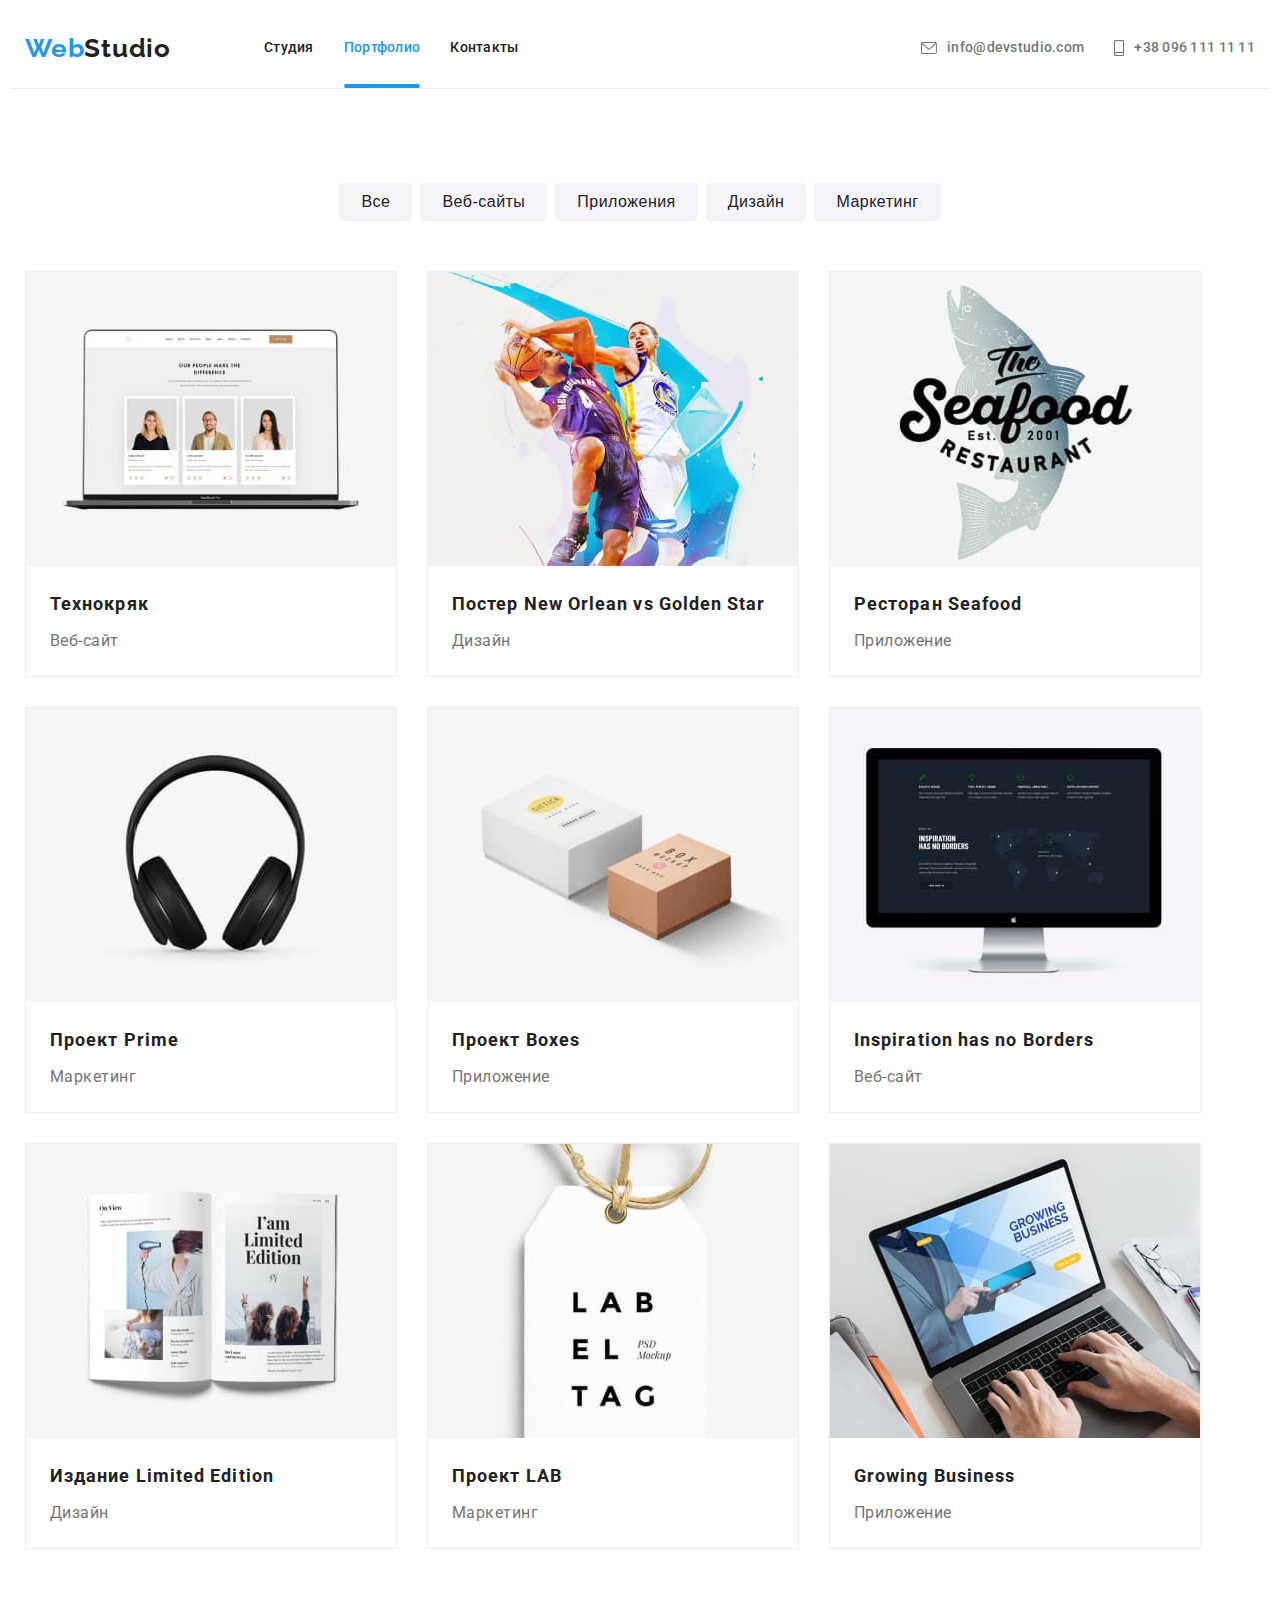
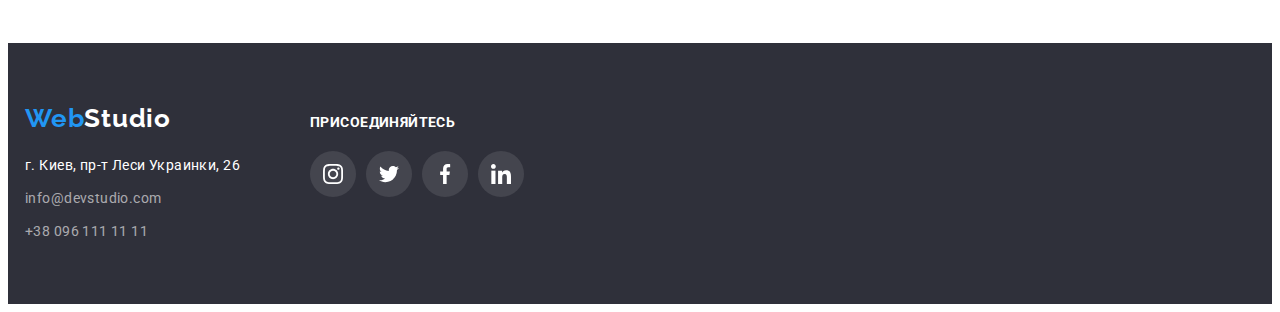
==== portfolio.html @ f4f4cb3c "добавляет позиционирование и анимацию" ====
<!DOCTYPE html>
<html lang="ru">
  <head>
    <meta charset="UTF-8" />
    <meta http-equiv="X-UA-Compatible" content="IE=edge" />
    <meta name="viewport" content="width=device-width, initial-scale=1.0" />
    <title>Портфолио</title>
    <link rel="preconnect" href="https://fonts.googleapis.com" />
    <link rel="preconnect" href="https://fonts.gstatic.com" crossorigin />
    <link
      href="https://fonts.googleapis.com/css2?family=Raleway:wght@700&family=Roboto:wght@400;500;700;900&display=swap"
      rel="stylesheet"
    />
    <link
      rel="stylesheet"
      href="https://cdnjs.cloudflare.com/ajax/libs/modern-normalize/1.1.0/modern-normalize.min.css"
      integrity="sha512-wpPYUAdjBVSE4KJnH1VR1HeZfpl1ub8YT/NKx4PuQ5NmX2tKuGu6U/JRp5y+Y8XG2tV+wKQpNHVUX03MfMFn9Q=="
      crossorigin="anonymous"
      referrerpolicy="no-referrer"
    />
    <link rel="stylesheet" href="./css/styles.css" />
  </head>
  <body>
    <!--__________________________ Хедер ________________________________-->
    <header class="header">
      <div class="container">
        <a href="./index.html" class="logo link"
          >Web<span class="text-black">Studio</span></a
        >
        <nav class="nav">
          <ul class="nav-list list">
            <li class="nav-item">
              <a href="./index.html" class="nav-link link">Студия</a>
            </li>
            <li class="nav-item">
              <a href="./portfolio.html" class="nav-link current link"
                >Портфолио</a
              >
            </li>
            <li class="nav-item">
              <a href="" class="nav-link link">Контакты</a>
            </li>
          </ul>
        </nav>

        <ul class="contacts-list list">
          <li class="contacts-item">
            <a href="mailto:info@devstudio.com" class="contacts-link link"
              ><svg class="icon contacts-icon" width="16" height="12">
                <use href="./images/icon.svg#icon-envelope"></use></svg
              >info@devstudio.com</a
            >
          </li>
          <li class="contacts-item">
            <a href="tel:+380961111111" class="contacts-link link">
              <svg class="icon contacts-icon" width="10" height="16">
                <use href="./images/icon.svg#icon-smartphone"></use></svg
              >+38 096 111 11 11</a
            >
          </li>
        </ul>
      </div>
    </header>

    <main>
      <section class="section projects">
        <div class="container">
          <!--______________________ Фильтр проектов________________________________ -->
          <h1 class="visually-hidden">Наши проекты</h1>
          <ul class="filters-list list">
            <li class="filters-item">
              <button class="btn filters-btn" type="button">Все</button>
            </li>
            <li class="filters-item">
              <button class="btn filters-btn" type="button">Веб-сайты</button>
            </li>
            <li class="filters-item">
              <button class="btn filters-btn" type="button">Приложения</button>
            </li>
            <li class="filters-item">
              <button class="btn filters-btn" type="button">Дизайн</button>
            </li>
            <li class="filters-item">
              <button class="btn filters-btn" type="button">Маркетинг</button>
            </li>
          </ul>

          <!--________________________Список проектов ____________________________-->
          <ul class="card-set projects-list list">
            <li class="card-set-item projects-item">
              <a
                href=""
                class="projects-link link"
                target="_blank"
                rel="noopener nofollow noreferrer"
              >
                <div class="projects-thumb">
                  <img src="./images/img1.jpg" alt="Технокряк" width="370" />
                  <p class="overlay-text">
                    Ресурс предлагает комплексные предложения с разным уровнем
                    функционала и сервисов. Все это позволит посетителю получить
                    исчерпывающие сведения о компании или частном лице.
                  </p>
                </div>
                <div class="projects-wrap">
                  <h2 class="projects-title">Технокряк</h2>
                  <p class="projects-group">Веб-сайт</p>
                </div>
              </a>
            </li>
            <li class="card-set-item projects-item">
              <a
                href=""
                class="projects-link link"
                target="_blank"
                rel="noopener nofollow noreferrer"
              >
                <div class="projects-thumb">
                  <img src="./images/img2.jpg" alt="Дизайн" width="370" />
                  <p class="overlay-text">
                    Ресурс предлагает комплексные предложения с разным уровнем
                    функционала и сервисов. Все это позволит посетителю получить
                    исчерпывающие сведения о компании или частном лице.
                  </p>
                </div>
                <div class="projects-wrap">
                  <h2 class="projects-title">
                    Постер New Orlean vs Golden Star
                  </h2>
                  <p class="projects-group">Дизайн</p>
                </div>
              </a>
            </li>
            <li class="card-set-item projects-item">
              <a
                href=""
                class="projects-link link"
                target="_blank"
                rel="noopener nofollow noreferrer"
              >
                <div class="projects-thumb">
                  <img
                    src="./images/img3.jpg"
                    alt="Ресторан Seafood"
                    width="370"
                  />
                  <p class="overlay-text">
                    Ресурс предлагает комплексные предложения с разным уровнем
                    функционала и сервисов. Все это позволит посетителю получить
                    исчерпывающие сведения о компании или частном лице.
                  </p>
                </div>
                <div class="projects-wrap">
                  <h2 class="projects-title">Ресторан Seafood</h2>
                  <p class="projects-group">Приложение</p>
                </div>
              </a>
            </li>
            <li class="card-set-item projects-item">
              <a
                href=""
                class="projects-link link"
                target="_blank"
                rel="noopener nofollow noreferrer"
              >
                <div class="projects-thumb">
                  <img src="./images/img4.jpg" alt="Проект Prime" width="370" />
                  <p class="overlay-text">
                    Ресурс предлагает комплексные предложения с разным уровнем
                    функционала и сервисов. Все это позволит посетителю получить
                    исчерпывающие сведения о компании или частном лице.
                  </p>
                </div>
                <div class="projects-wrap">
                  <h2 class="projects-title">Проект Prime</h2>
                  <p class="projects-group">Маркетинг</p>
                </div>
              </a>
            </li>
            <li class="card-set-item projects-item">
              <a
                href=""
                class="projects-link link"
                target="_blank"
                rel="noopener nofollow noreferrer"
              >
                <div class="projects-thumb">
                  <img src="./images/img5.jpg" alt="Проект Boxes" width="370" />
                  <p class="overlay-text">
                    Ресурс предлагает комплексные предложения с разным уровнем
                    функционала и сервисов. Все это позволит посетителю получить
                    исчерпывающие сведения о компании или частном лице.
                  </p>
                </div>
                <div class="projects-wrap">
                  <h2 class="projects-title">Проект Boxes</h2>
                  <p class="projects-group">Приложение</p>
                </div>
              </a>
            </li>
            <li class="card-set-item projects-item">
              <a
                href=""
                class="projects-link link"
                target="_blank"
                rel="noopener nofollow noreferrer"
              >
                <div class="projects-thumb">
                  <img
                    src="./images/img6.jpg"
                    alt="Inspiration has no Borders"
                    width="370"
                  />
                  <p class="overlay-text">
                    Ресурс предлагает комплексные предложения с разным уровнем
                    функционала и сервисов. Все это позволит посетителю получить
                    исчерпывающие сведения о компании или частном лице.
                  </p>
                </div>
                <div class="projects-wrap">
                  <h2 class="projects-title">Inspiration has no Borders</h2>
                  <p class="projects-group">Веб-сайт</p>
                </div>
              </a>
            </li>
            <li class="card-set-item projects-item">
              <a
                href=""
                class="projects-link link"
                target="_blank"
                rel="noopener nofollow noreferrer"
              >
                <div class="projects-thumb">
                  <img
                    src="./images/img7.jpg"
                    alt="Издание Limited Edition"
                    width="370"
                  />
                  <p class="overlay-text">
                    Ресурс предлагает комплексные предложения с разным уровнем
                    функционала и сервисов. Все это позволит посетителю получить
                    исчерпывающие сведения о компании или частном лице.
                  </p>
                </div>
                <div class="projects-wrap">
                  <h2 class="projects-title">Издание Limited Edition</h2>
                  <p class="projects-group">Дизайн</p>
                </div>
              </a>
            </li>
            <li class="card-set-item projects-item">
              <a
                href=""
                class="projects-link link"
                target="_blank"
                rel="noopener nofollow noreferrer"
              >
                <div class="projects-thumb">
                  <img src="./images/img8.jpg" alt="Проект LAB" width="370" />
                  <p class="overlay-text">
                    Ресурс предлагает комплексные предложения с разным уровнем
                    функционала и сервисов. Все это позволит посетителю получить
                    исчерпывающие сведения о компании или частном лице.
                  </p>
                </div>
                <div class="projects-wrap">
                  <h2 class="projects-title">Проект LAB</h2>
                  <p class="projects-group">Маркетинг</p>
                </div>
              </a>
            </li>
            <li class="card-set-item projects-item">
              <a
                href=""
                class="projects-link link"
                target="_blank"
                rel="noopener nofollow noreferrer"
              >
                <div class="projects-thumb">
                  <img
                    src="./images/img9.jpg"
                    alt="Growing Business"
                    width="370"
                  />
                  <p class="overlay-text">
                    Ресурс предлагает комплексные предложения с разным уровнем
                    функционала и сервисов. Все это позволит посетителю получить
                    исчерпывающие сведения о компании или частном лице.
                  </p>
                </div>
                <div class="projects-wrap">
                  <h2 class="projects-title">Growing Business</h2>
                  <p class="projects-group">Приложение</p>
                </div>
              </a>
            </li>
          </ul>
        </div>
      </section>
    </main>

    <!--______________________________ Футер _____________________________________-->

    <footer class="footer">
      <div class="container footer-container">
        <div class="footer-contacts-info">
          <a href="./index.html" class="logo link"
            >Web<span class="text-white">Studio</span></a
          >
          <address class="footer-address">
            г. Киев, пр-т Леси Украинки, 26
            <ul class="footer-address-list list">
              <li class="footer-address-item">
                <a
                  href="mailto:info@devstudio.com"
                  class="footer-address-link link"
                  >info@devstudio.com</a
                >
              </li>
              <li class="footer-address-item">
                <a href="tel:+380961111111" class="footer-address-link link"
                  >+38 096 111 11 11</a
                >
              </li>
            </ul>
          </address>
        </div>
        <div class="footer-subscribe">
          <b class="subscrible-title">Присоединяйтесь</b>
          <ul class="card-set soc-list list">
            <li class="card-set-item soc-item">
              <a href="" class="soc-link link">
                <svg class="icon item-icon" width="20" height="20">
                  <use href="./images/icon.svg#icon-instagram"></use>
                </svg>
              </a>
            </li>
            <li class="card-set-item soc-item">
              <a href="" class="soc-link link">
                <svg class="icon item-icon" width="20" height="20">
                  <use href="./images/icon.svg#icon-twitter"></use>
                </svg>
              </a>
            </li>
            <li class="card-set-item soc-item">
              <a href="" class="soc-link link">
                <svg class="icon item-icon" width="20" height="20">
                  <use href="./images/icon.svg#icon-facebook"></use>
                </svg>
              </a>
            </li>
            <li class="card-set-item soc-item">
              <a href="" class="soc-link link">
                <svg class="icon item-icon" width="20" height="20">
                  <use href="./images/icon.svg#icon-linkedin"></use>
                </svg>
              </a>
            </li>
          </ul>
        </div>
      </div>
    </footer>
  </body>
</html>
---- css/styles.css ----
/* цвет основного текста #757575 */
/* вторичный цвет текста  #212121;
     /* акцент #2196F3 */
/* цвет фона ##FFFFFF */
/* вторичный цвет фона #F5F4FA */

:root {
  --primary-text-color: #757575;
  --secondary-text-color: ;
  --title-text-color: #212121;
  --secondary-title-color: #ffffff;
  --accent-color: #2196f3;
  --primary-bg-color: #ffffff;
  --secondary-bg-color: #f5f4fa;
  --card-gap: 30px;
  --card-item: 3;
  --color-icon: #afb1b8;
  --transition: 250ms cubic-bezier(0.4, 0, 0.2, 1);
}

h1,
h2,
h3,
h4,
h5,
h6,
p {
  margin: 0;
}

ul {
  margin: 0;
  padding-left: 0;
}

body {
  font-family: "Roboto", sans-serif;
  font-size: 14px;
  background-color: var(--primary-bg-color);
  color: var(--primary-text-color);
}

img {
  display: block;
  max-width: 100%;
  height: auto;
}

a {
  color: currentColor;
}

.section {
  padding-top: 94px;
  padding-bottom: 94px;
}

.container {
  width: 1230px;
  padding-left: 15px;
  padding-right: 15px;
  margin: 0 auto;
}

.link {
  text-decoration: none;
}

.list {
  list-style: none;
}

.btn {
  cursor: pointer;
  border: none;
  border-radius: 4px;
}

.visually-hidden {
  position: absolute;
  width: 1px;
  height: 1px;
  margin: -1px;
  border: 0;
  padding: 0;
  white-space: nowrap;
  clip-path: inset(100%);
  clip: rect(0 0 0 0);
  overflow: hidden;
}

.accent {
  color: var(--accent-color);
}

.section-title {
  margin-left: auto;
  margin-right: auto;
  margin-bottom: 50px;
  font-weight: 700;
  font-size: 36px;
  line-height: 1.17;
  letter-spacing: 0.03em;
  text-align: center;
  color: var(--title-text-color);
}

.card-set {
  display: flex;
  flex-wrap: wrap;
  gap: var(--card-gap);
}

.card-set-item {
  flex-basis: calc(
    (100% - ((var(--card-item)-1)) * var(--card-gap)) / var(--card-item)
  );
}

.text-white {
  color: var(--secondary-title-color);
}
.text-black {
  color: var(--title-text-color);
}

.icon {
  fill: #afb1b8;
}
/* Социальные сети */
.soc-list {
  --card-gap: 10px;
  --card-item: 4;
}

.item-icon {
  transition: fill var(--transition);
}

.soc-link {
  transition: background-color var(--transition);
  display: flex;
  align-items: center;
  justify-content: center;
  width: 44px;
  height: 44px;
  border-radius: 50%;
  border: 1px solid transparent;
}

.soc-link:hover,
.soc-link:focus {
  background-color: var(--accent-color);
}

.soc-link:hover .item-icon,
.soc-link:focus .item-icon {
  fill: #ffffff;
}
/* ------------------------Хедер---------------------------- */
.header .container {
  display: flex;
  align-items: center;
  border-bottom: 1px solid #ececec;
}

.header .logo {
  margin-right: 93px;
}

.logo {
  font-family: "Raleway";
  font-weight: 700;
  font-size: 26px;
  line-height: 1.19;
  letter-spacing: 0.03em;
  color: var(--accent-color);
}

.nav-list,
.contacts-list {
  display: flex;
  gap: var(--card-gap);
}

.contacts-list {
  margin-left: auto;
}

.nav-item {
  position: relative;
}

.nav-link,
.contacts-link {
  transition: color var(--transition);
  display: block;
  align-items: center;
  justify-content: center;
  padding-top: 32px;
  padding-bottom: 32px;
  font-weight: 500;
  line-height: 1.14;
  letter-spacing: 0.02em;
}

.nav-link {
  color: var(--title-text-color);
}

.nav-link.current {
  color: var(--accent-color);
}

.current.nav-link::after {
  position: absolute;
  bottom: 0;
  content: "";
  display: block;
  height: 4px;
  width: 100%;
  border-radius: 2px;
  background-color: var(--accent-color);
}

.contacts-link {
  display: flex;
  color: var(--primary-text-color);
}

.nav-link:hover,
.nav-link:focus,
.contacts-link:hover,
.contacts-link:focus {
  color: var(--accent-color);
}

.contacts-icon {
  transition: fill var(--transition);
  fill: currentColor;
  margin-right: 10px;
}

.contacts-link:hover .contacts-icon,
.contacts-link:focus .contacts-icon {
  fill: currentColor;
}
/* --------------------Герой--------------------------- */
.hero {
  padding-top: 200px;
  padding-bottom: 200px;
  text-align: center;
  background-color: #2f303a;
  background-image: linear-gradient(
      rgba(47, 48, 58, 0.4),
      rgba(47, 48, 58, 0.4)
    ),
    url(../images/hero.jpg);
  background-size: cover;
  background-repeat: no-repeat;
  background-position: center;
  max-width: 1600px;
}

.hero-title {
  margin-bottom: 30px;
  margin-left: auto;
  margin-right: auto;
  max-width: 696px;

  font-weight: 900;
  font-size: 44px;
  line-height: 1.36;
  letter-spacing: 0.06em;
  text-transform: uppercase;
  color: var(--secondary-title-color);
}

.hero-btn {
  transition: background-color var(--transition);
  display: flex;
  justify-content: center;
  align-items: center;
  padding: 10px 32px;
  font-weight: 700;
  font-size: 16px;
  line-height: 1.88;
  letter-spacing: 0.06em;
  color: var(--secondary-title-color);
  background-color: var(--accent-color);
  margin: 0 auto;
}
.hero-btn:hover,
.hero-btn:focus {
  background-color: #188ce8;
}

/* ---------------------- Преимущества ----------------- */
.features-item {
  --card-gap: 30px;
  --card-item: 4;
}

.features-wrap-icon {
  margin-bottom: 30px;
  background-color: var(--secondary-bg-color);
  border-radius: 4px;
  text-align: center;
}

.features-icon {
  margin-bottom: 25px;
  margin-top: 25px;
  fill: var(--title-text-color);
}

.features-title {
  margin-bottom: 10px;
  font-weight: 700;
  font-size: 14px;
  line-height: 1.14;
  letter-spacing: 0.03em;
  text-transform: uppercase;
  color: var(--title-text-color);
}

.features-text {
  line-height: 1.71;
  letter-spacing: 0.03em;
}

/* ---------------------Чем мы занимаемся------------------ */
.doing {
  padding-top: 0;
}

.doing-item {
  position: relative;
}

.doing-item-title {
  position: absolute;
  bottom: 0;
  left: 0;
  width: 100%;
  padding: 27px;
  font-weight: 700;
  font-size: 14px;
  line-height: 1.14;
  text-align: center;
  letter-spacing: 0.03em;
  text-transform: uppercase;
  background: rgba(47, 48, 58, 0.8);
  color: var(--secondary-title-color);
}
/* ------------------ Наша команда------------------------ */
.team {
  background-color: var(--secondary-bg-color);
}

.team-item {
  box-shadow: 0px 1px 3px rgba(0, 0, 0, 0.12), 0px 1px 1px rgba(0, 0, 0, 0.14),
    0px 2px 1px rgba(0, 0, 0, 0.2);
  border-radius: 0px 0px 4px 4px;

  --card-item: 4;
  text-align: center;
  background-color: var(--primary-bg-color);
}

.team-info {
  padding: 30px;
}

.team-item-title {
  margin-bottom: 10px;
  font-weight: 500;
  font-size: 16px;
  line-height: 1.19;
  letter-spacing: 0.03em;
  color: var(--title-text-color);
}

.team-item-text {
  margin-bottom: 16px;
  font-size: 16px;
  line-height: 1.19;
  letter-spacing: 0.03em;
}

/* --------------Постоянные клиенты--------------------*/
.clients-list {
  --card-gap: 30px;
  --card-item: 6;
}

.clients-link {
  transition: color var(--transition);
  display: block;
  padding: 16px 32px;
  border: 1px solid;
  border-radius: 4px;
  color: var(--color-icon);
}

.clients-icon {
  transition: fill var(--transition);
  fill: currentColor;
}

.clients-link:hover,
.clients-link:focus {
  border: 1px solid;
  color: var(--accent-color);
}

.clients-link:hover .clients-icon,
.clients-link:focus .clients-icon {
  fill: currentColor;
}

/* ----------------------Футер ----------------------- */

.footer {
  padding-top: 60px;
  padding-bottom: 60px;
  background-color: #2f303a;
}

.footer-container {
  display: flex;
}

.footer-contacts-info {
  display: block;
  margin-right: 70px;
}

.footer .logo {
  display: block;
  margin-bottom: 20px;
}

.footer-address {
  color: var(--secondary-title-color);
  font-style: normal;
  line-height: 1.71;
  letter-spacing: 0.03em;
}

.footer-address-list,
.footer-address-item + .footer-address-item {
  margin-top: 9px;
}

.footer-address-link {
  transition: color var(--transition);
  color: rgba(255, 255, 255, 0.6);
}

.footer-address-link:hover,
.footer-address-link:focus {
  color: var(--accent-color);
}

.footer-subscribe {
  margin-right: auto;
  margin-top: 12px;
}

.subscrible-title {
  display: block;
  margin-bottom: 20px;
  font-weight: 700;
  font-size: 14px;
  line-height: 1.14;
  letter-spacing: 0.03em;
  text-transform: uppercase;
  color: var(--secondary-title-color);
}

.footer-subscribe .soc-link {
  background-color: rgba(255, 255, 255, 0.1);
}

.footer-subscribe .icon {
  fill: var(--secondary-title-color);
}

.footer-subscribe .soc-link:hover,
.footer-subscribe .soc-link:focus {
  background-color: var(--accent-color);
}

/* ----------------- Модальное окно ------------------------*/
.is-hidden {
  opacity: 0;
  visibility: hidden;
  pointer-events: none;
}

.backdrop {
  transition: opacity var(--transition), visibility var(--transition);
  top: 0;
  left: 0;
  position: fixed;
  width: 100%;
  height: 100%;
  background-color: rgba(0, 0, 0, 0.2);
}

.modal {
  transition: transform var(--transition);
  transform: translate(-50%, -50%);
  position: absolute;
  top: 50%;
  left: 50%;
  width: 528px;
  height: 581px;
  background-color: #fff;
  border-radius: 4px;
}

.backdrop.is-hidden .modal {
  transform: translate(-50%, -50%) scale(0);
}

.modal-btn-close {
  position: absolute;
  top: 8px;
  right: 8px;
  display: flex;
  align-items: center;
  justify-content: center;
  border: 1px solid rgba(0, 0, 0, 0.1);
  border-radius: 50%;
  width: 30px;
  height: 30px;
  background-color: transparent;
  color: #000000;
}

.icon-modal-btn {
  fill: currentColor;
}
/* -----------------Страница Портфолио------------------- */
.filters-list {
  display: flex;
  justify-content: center;
  margin-bottom: 50px;
}

.filters-item:not(:last-child) {
  margin-right: 8px;
}

.filters-btn {
  transition: color var(--transition), background-color var(--transition),
    box-shadow var(--transition);
  padding-top: 6px;
  padding-right: 22px;
  padding-bottom: 6px;
  padding-left: 22px;
  font-weight: 500;
  font-size: 16px;
  line-height: 1.62;
  letter-spacing: 0.03em;
  background-color: var(--secondary-bg-color);
  color: var(--title-text-color);
}

.filters-btn:focus,
.filters-btn:hover {
  color: var(--secondary-title-color);
  background-color: var(--accent-color);
  box-shadow: 0px 3px 1px rgba(0, 0, 0, 0.1), 0px 1px 2px rgba(0, 0, 0, 0.08),
    0px 2px 2px rgba(0, 0, 0, 0.12);
}

.projects-item {
  border: 1px solid #eeeeee;
}

.projects-item:hover,
.projects-item:focus {
  box-shadow: 0px 1px 1px rgba(0, 0, 0, 0.12), 0px 4px 4px rgba(0, 0, 0, 0.06),
    1px 4px 6px rgba(0, 0, 0, 0.16);
}

.projects-thumb {
  position: relative;
  overflow: hidden;
}

.projects-thumb:hover .overlay-text,
.projects-thumb:focus .overlay-text {
  transform: translateY(0);
}

.overlay-text {
  transition: transform var(--transition);
  transform: translateY(100%);
  top: 0;
  position: absolute;
  display: flex;
  align-items: center;
  justify-content: center;
  padding: 24px;
  width: 100%;
  height: 100%;
  font-size: 18px;
  line-height: 1.56;
  letter-spacing: 0.03em;
  color: var(--secondary-title-color);
  background-color: rgba(33, 150, 243, 0.9);
}

.projects-wrap {
  padding: 20px 24px;
}

.projects-title {
  margin-bottom: 4px;
  font-weight: 700;
  font-size: 18px;
  line-height: 2;
  letter-spacing: 0.06em;
  color: var(--title-text-color);
}

.projects-group {
  font-size: 16px;
  line-height: 1.88;
  letter-spacing: 0.03em;
  color: var(--primary-text-color);
}
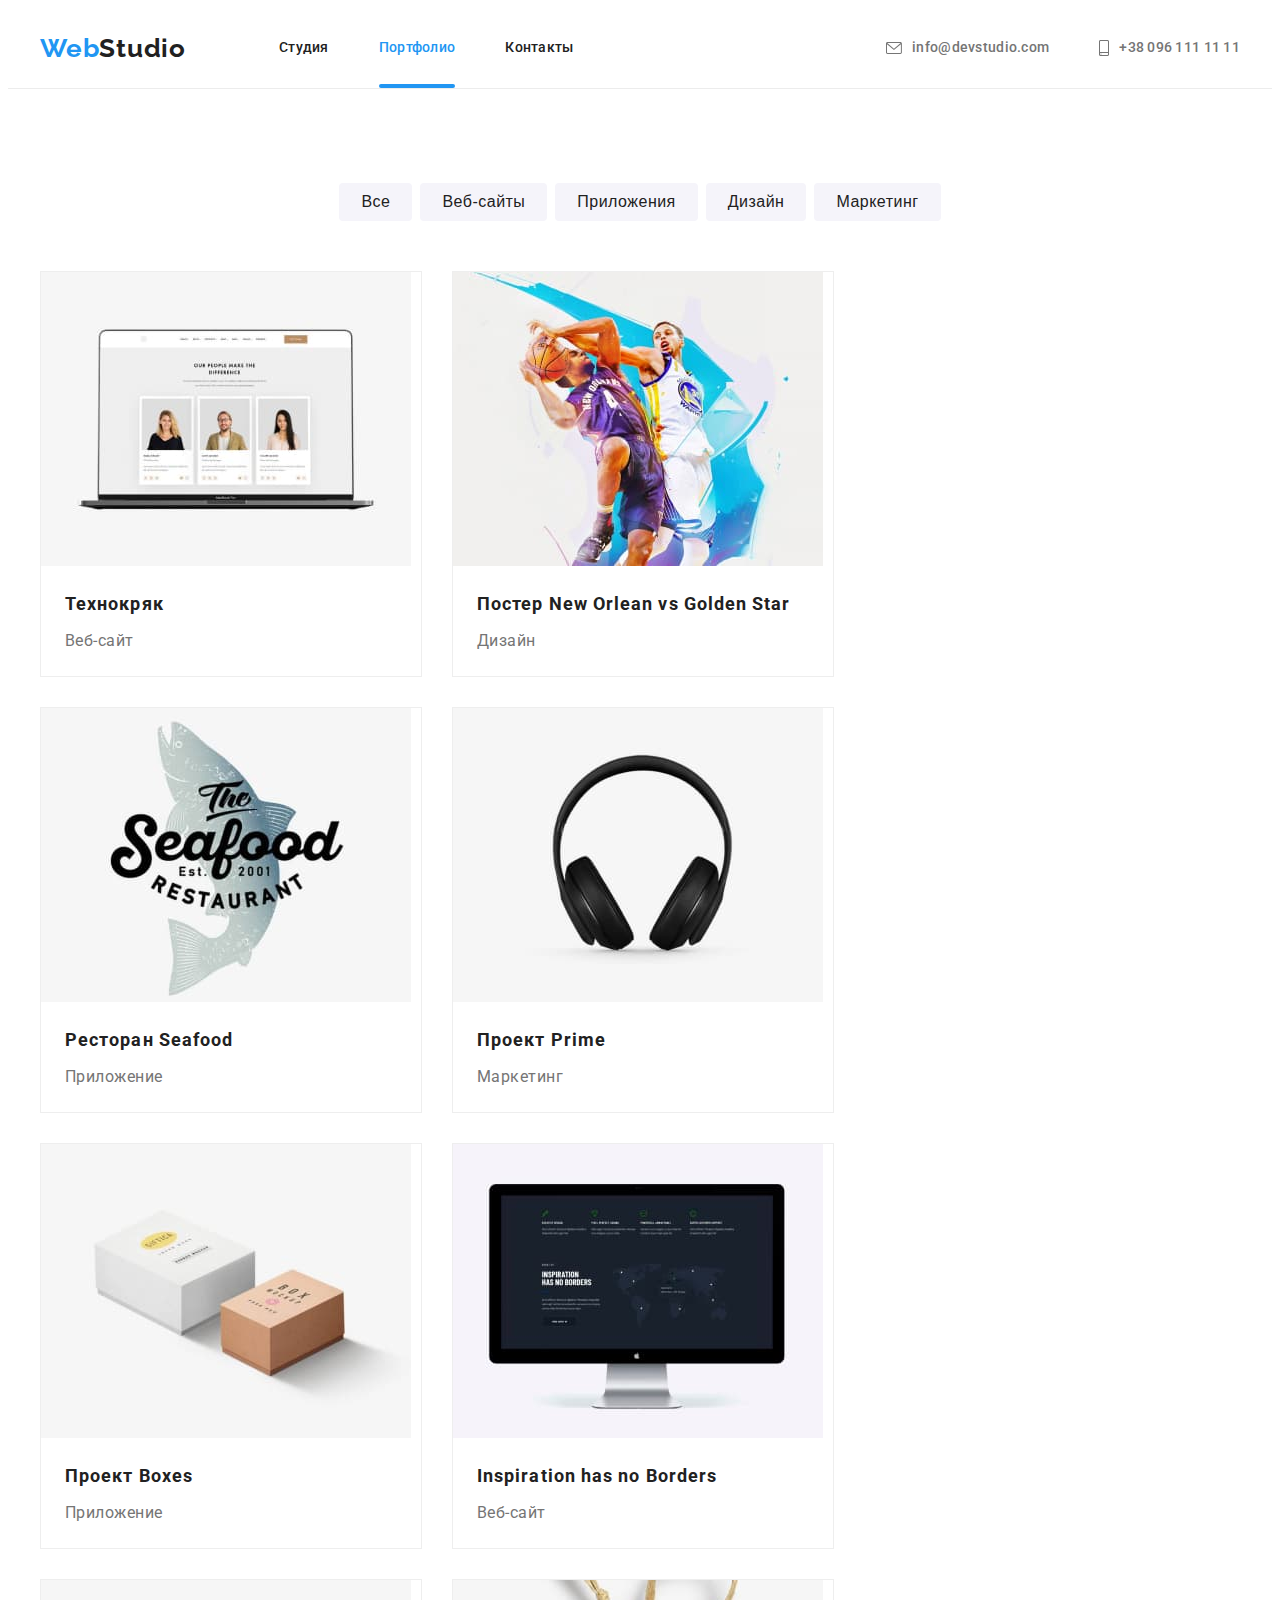
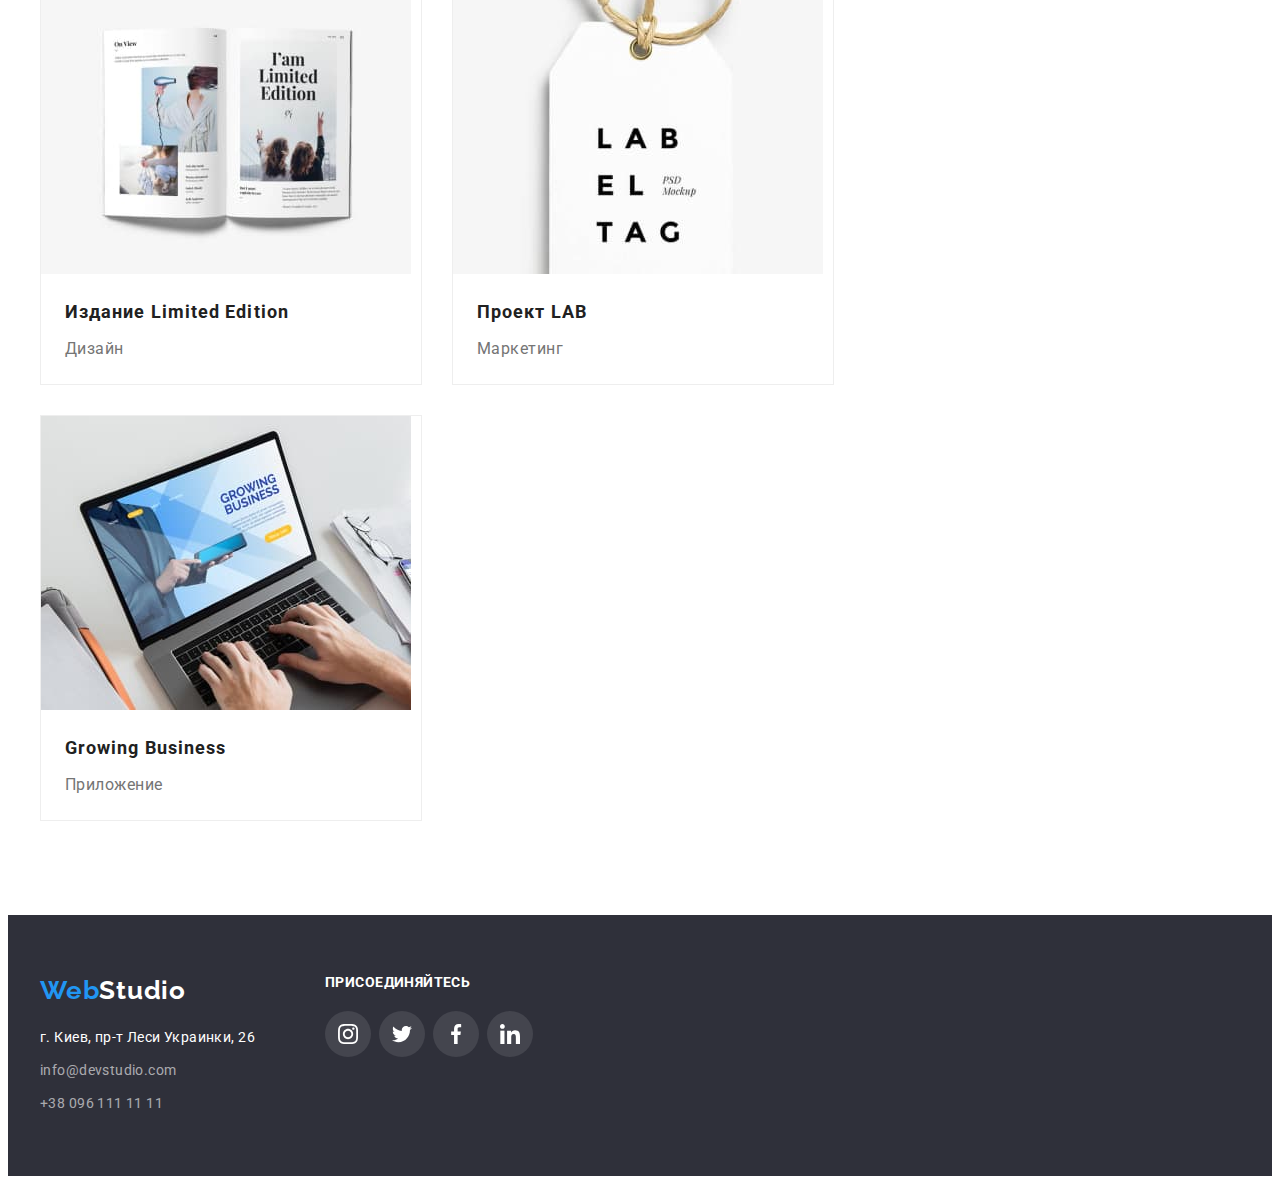
==== commit 5ff158f3: "commit" ====
--- a/portfolio.html
+++ b/portfolio.html
@@ -304,26 +304,28 @@
     <footer class="footer">
       <div class="container footer-container">
         <div class="footer-contacts-info">
-          <a href="./index.html" class="logo link"
-            >Web<span class="text-white">Studio</span></a
-          >
-          <address class="footer-address">
-            г. Киев, пр-т Леси Украинки, 26
-            <ul class="footer-address-list list">
-              <li class="footer-address-item">
-                <a
-                  href="mailto:info@devstudio.com"
-                  class="footer-address-link link"
-                  >info@devstudio.com</a
-                >
-              </li>
-              <li class="footer-address-item">
-                <a href="tel:+380961111111" class="footer-address-link link"
-                  >+38 096 111 11 11</a
-                >
-              </li>
-            </ul>
-          </address>
+          <div class="footer-content">
+            <a href="./index.html" class="logo link"
+              >Web<span class="text-white">Studio</span></a
+            >
+            <address class="footer-address">
+              г. Киев, пр-т Леси Украинки, 26
+              <ul class="footer-address-list list">
+                <li class="footer-address-item">
+                  <a
+                    href="mailto:info@devstudio.com"
+                    class="footer-address-link link"
+                    >info@devstudio.com</a
+                  >
+                </li>
+                <li class="footer-address-item">
+                  <a href="tel:+380961111111" class="footer-address-link link"
+                    >+38 096 111 11 11</a
+                  >
+                </li>
+              </ul>
+            </address>
+          </div>
         </div>
         <div class="footer-subscribe">
           <b class="subscrible-title">Присоединяйтесь</b>
--- a/css/styles.css
+++ b/css/styles.css
@@ -56,7 +56,7 @@
 }
 
 .container {
-  width: 1230px;
+  width: 1200px;
   padding-left: 15px;
   padding-right: 15px;
   margin: 0 auto;
@@ -94,8 +94,6 @@
 }
 
 .section-title {
-  margin-left: auto;
-  margin-right: auto;
   margin-bottom: 50px;
   font-weight: 700;
   font-size: 36px;
@@ -113,7 +111,7 @@
 
 .card-set-item {
   flex-basis: calc(
-    (100% - ((var(--card-item)-1)) * var(--card-gap)) / var(--card-item)
+    ((100% - (var(--card-item) - 1) * var(--card-gap))) / var(--card-item)
   );
 }
 
@@ -137,13 +135,18 @@
   transition: fill var(--transition);
 }
 
+.soc-item {
+  width: 44px;
+  height: 44px;
+}
+
 .soc-link {
   transition: background-color var(--transition);
   display: flex;
   align-items: center;
   justify-content: center;
-  width: 44px;
-  height: 44px;
+  width: 100%;
+  height: 100%;
   border-radius: 50%;
   border: 1px solid transparent;
 }
@@ -158,10 +161,12 @@
   fill: #ffffff;
 }
 /* ------------------------Хедер---------------------------- */
+.header {
+  border-bottom: 1px solid #ececec;
+}
 .header .container {
   display: flex;
   align-items: center;
-  border-bottom: 1px solid #ececec;
 }
 
 .header .logo {
@@ -180,7 +185,7 @@
 .nav-list,
 .contacts-list {
   display: flex;
-  gap: var(--card-gap);
+  gap: 50px;
 }
 
 .contacts-list {
@@ -250,6 +255,7 @@
   padding-top: 200px;
   padding-bottom: 200px;
   text-align: center;
+  margin: 0 auto;
   background-color: #2f303a;
   background-image: linear-gradient(
       rgba(47, 48, 58, 0.4),
@@ -302,10 +308,12 @@
 }
 
 .features-wrap-icon {
+  display: flex;
+  align-items: center;
+  justify-content: center;
   margin-bottom: 30px;
   background-color: var(--secondary-bg-color);
   border-radius: 4px;
-  text-align: center;
 }
 
 .features-icon {
@@ -368,8 +376,16 @@
   background-color: var(--primary-bg-color);
 }
 
+.team-item .soc-list {
+  padding-left: 22px;
+  padding-right: 22px;
+}
+
 .team-info {
-  padding: 30px;
+  padding-top: 30px;
+  padding-bottom: 30px;
+  padding-right: 10px;
+  padding-left: 10px;
 }
 
 .team-item-title {
@@ -394,10 +410,18 @@
   --card-item: 6;
 }
 
+.clients-item {
+  width: 170px;
+  height: 92px;
+}
+
 .clients-link {
   transition: color var(--transition);
-  display: block;
-  padding: 16px 32px;
+  display: flex;
+  align-items: center;
+  justify-content: center;
+  width: 100%;
+  height: 100%;
   border: 1px solid;
   border-radius: 4px;
   color: var(--color-icon);
@@ -410,7 +434,6 @@
 
 .clients-link:hover,
 .clients-link:focus {
-  border: 1px solid;
   color: var(--accent-color);
 }
 
@@ -432,7 +455,11 @@
 }
 
 .footer-contacts-info {
-  display: block;
+  display: flex;
+  align-items: baseline;
+}
+
+.footer-content {
   margin-right: 70px;
 }
 
@@ -465,7 +492,6 @@
 
 .footer-subscribe {
   margin-right: auto;
-  margin-top: 12px;
 }
 
 .subscrible-title {
@@ -581,8 +607,15 @@
   border: 1px solid #eeeeee;
 }
 
-.projects-item:hover,
-.projects-item:focus {
+.projects-link {
+  transition: box-shadow var(--transition);
+  display: block;
+  width: 100%;
+  height: 100%;
+}
+
+.projects-link:hover,
+.projects-link:focus {
   box-shadow: 0px 1px 1px rgba(0, 0, 0, 0.12), 0px 4px 4px rgba(0, 0, 0, 0.06),
     1px 4px 6px rgba(0, 0, 0, 0.16);
 }
@@ -592,8 +625,8 @@
   overflow: hidden;
 }
 
-.projects-thumb:hover .overlay-text,
-.projects-thumb:focus .overlay-text {
+.projects-link:hover .overlay-text,
+.projects-link:focus .overlay-text {
   transform: translateY(0);
 }
 
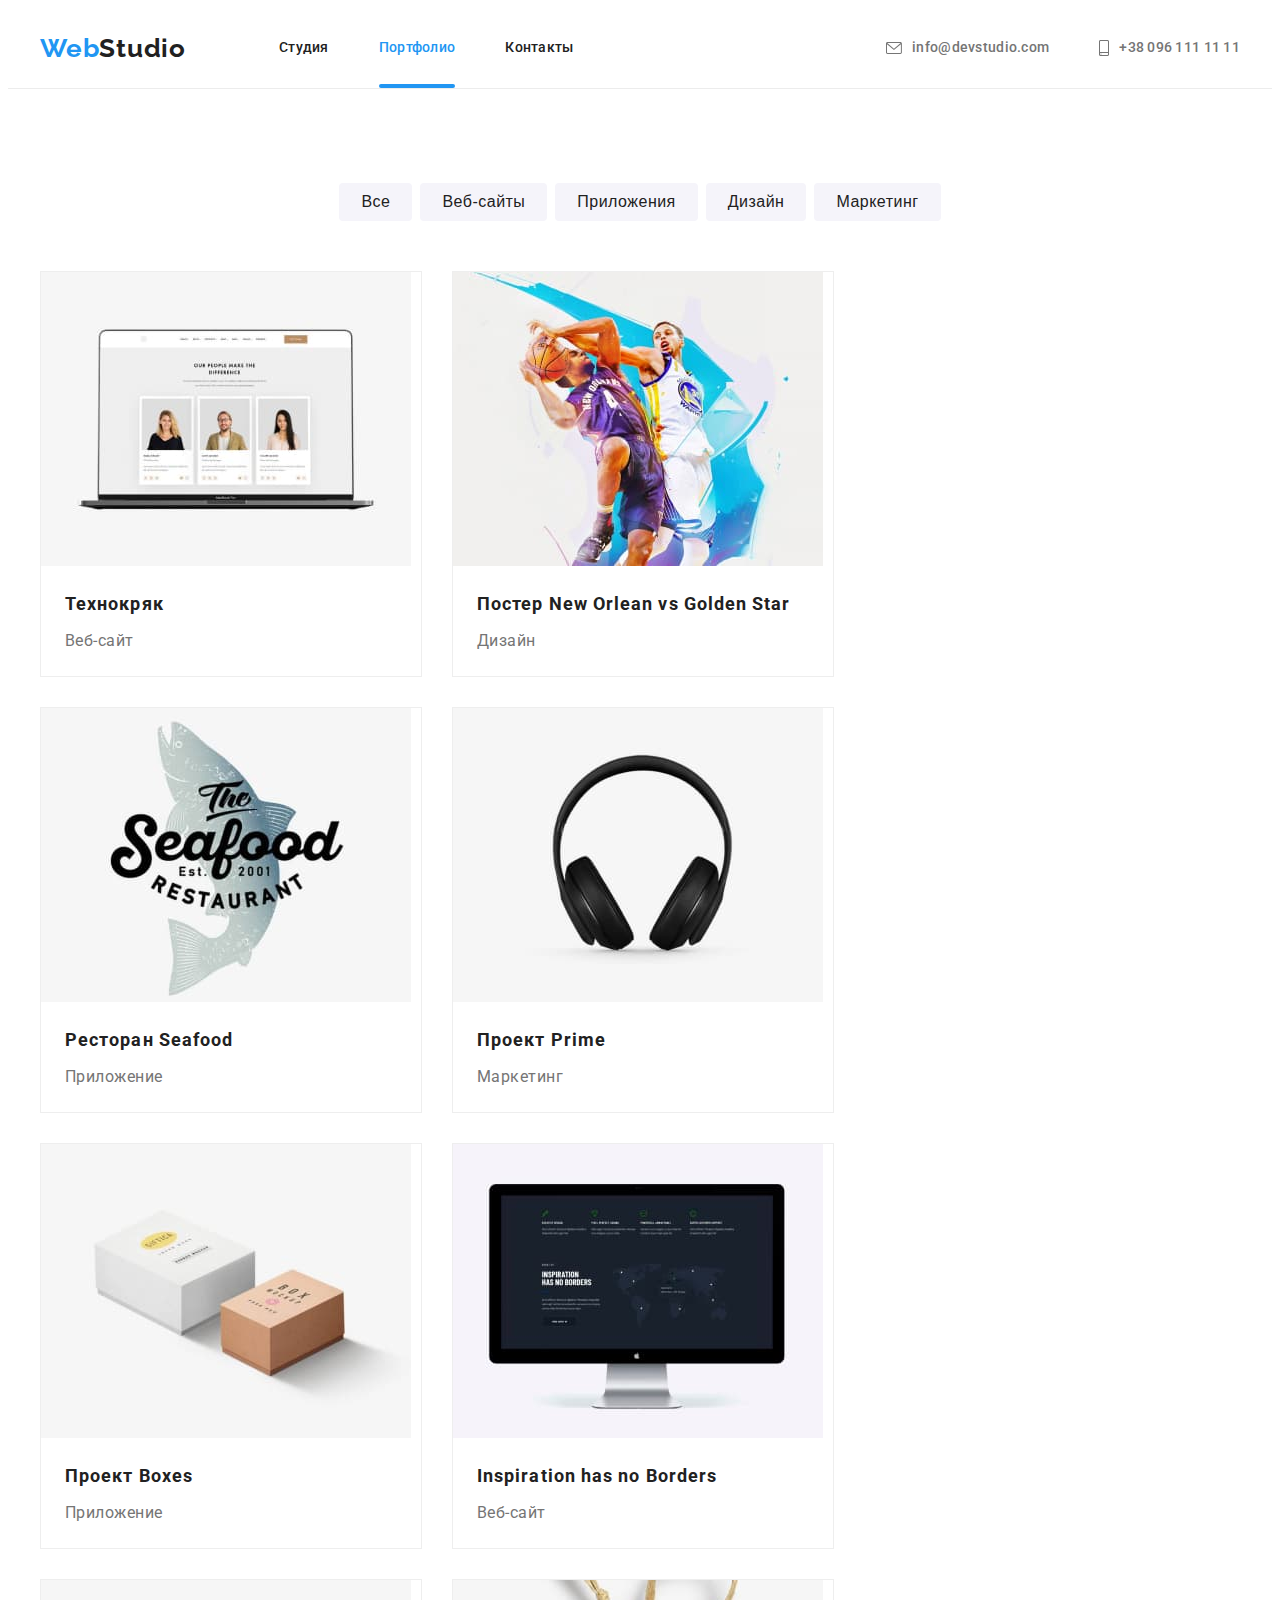
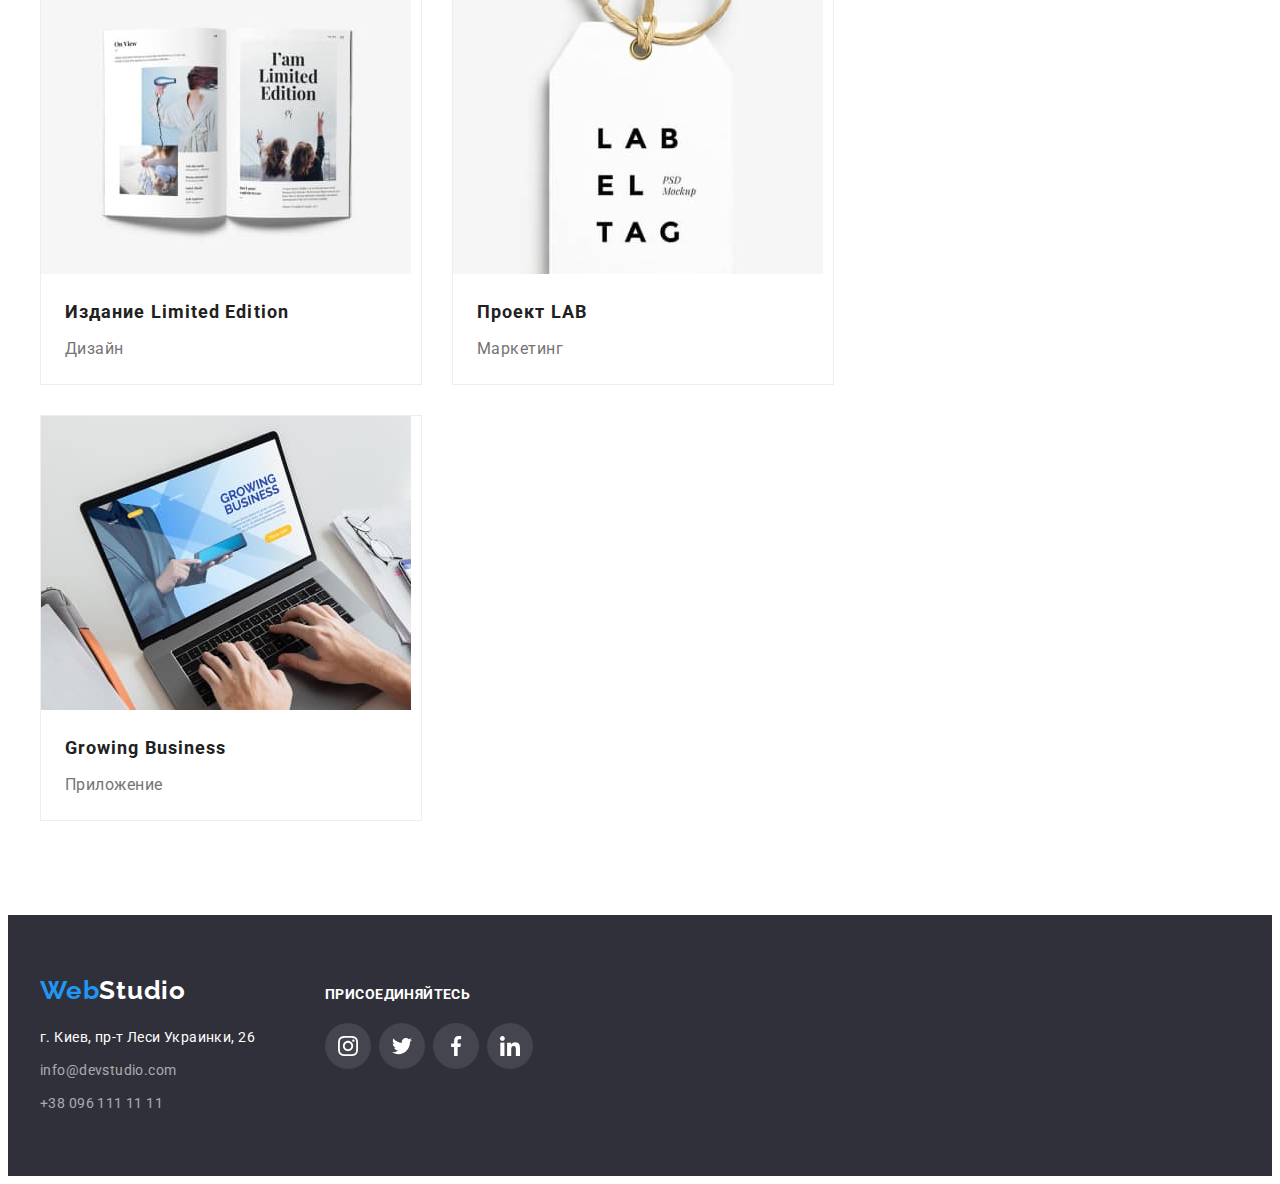
==== commit ce3d9ba7: "commit" ====
--- a/portfolio.html
+++ b/portfolio.html
@@ -326,39 +326,40 @@
               </ul>
             </address>
           </div>
-        </div>
-        <div class="footer-subscribe">
-          <b class="subscrible-title">Присоединяйтесь</b>
-          <ul class="card-set soc-list list">
-            <li class="card-set-item soc-item">
-              <a href="" class="soc-link link">
-                <svg class="icon item-icon" width="20" height="20">
-                  <use href="./images/icon.svg#icon-instagram"></use>
-                </svg>
-              </a>
-            </li>
-            <li class="card-set-item soc-item">
-              <a href="" class="soc-link link">
-                <svg class="icon item-icon" width="20" height="20">
-                  <use href="./images/icon.svg#icon-twitter"></use>
-                </svg>
-              </a>
-            </li>
-            <li class="card-set-item soc-item">
-              <a href="" class="soc-link link">
-                <svg class="icon item-icon" width="20" height="20">
-                  <use href="./images/icon.svg#icon-facebook"></use>
-                </svg>
-              </a>
-            </li>
-            <li class="card-set-item soc-item">
-              <a href="" class="soc-link link">
-                <svg class="icon item-icon" width="20" height="20">
-                  <use href="./images/icon.svg#icon-linkedin"></use>
-                </svg>
-              </a>
-            </li>
-          </ul>
+
+          <div class="footer-subscribe">
+            <b class="subscrible-title">Присоединяйтесь</b>
+            <ul class="card-set soc-list list">
+              <li class="card-set-item soc-item">
+                <a href="" class="soc-link link">
+                  <svg class="icon item-icon" width="20" height="20">
+                    <use href="./images/icon.svg#icon-instagram"></use>
+                  </svg>
+                </a>
+              </li>
+              <li class="card-set-item soc-item">
+                <a href="" class="soc-link link">
+                  <svg class="icon item-icon" width="20" height="20">
+                    <use href="./images/icon.svg#icon-twitter"></use>
+                  </svg>
+                </a>
+              </li>
+              <li class="card-set-item soc-item">
+                <a href="" class="soc-link link">
+                  <svg class="icon item-icon" width="20" height="20">
+                    <use href="./images/icon.svg#icon-facebook"></use>
+                  </svg>
+                </a>
+              </li>
+              <li class="card-set-item soc-item">
+                <a href="" class="soc-link link">
+                  <svg class="icon item-icon" width="20" height="20">
+                    <use href="./images/icon.svg#icon-linkedin"></use>
+                  </svg>
+                </a>
+              </li>
+            </ul>
+          </div>
         </div>
       </div>
     </footer>
